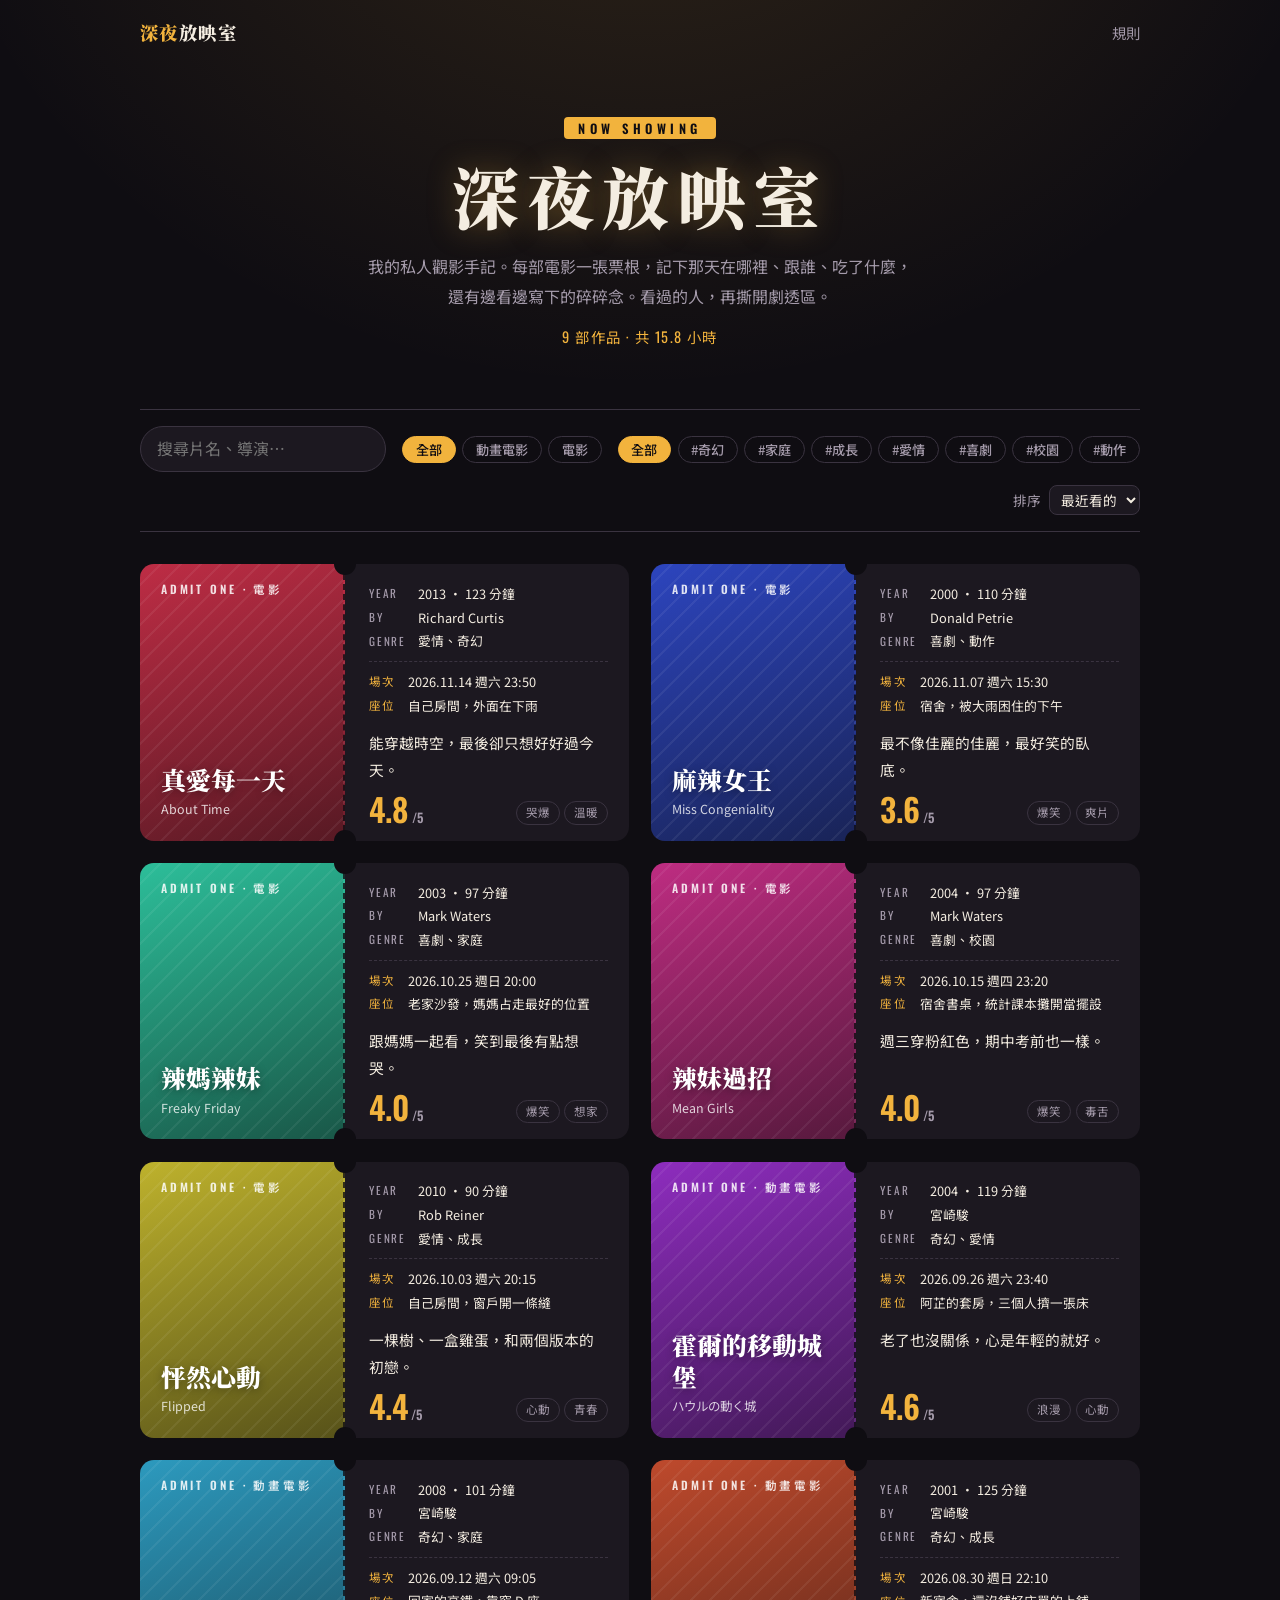
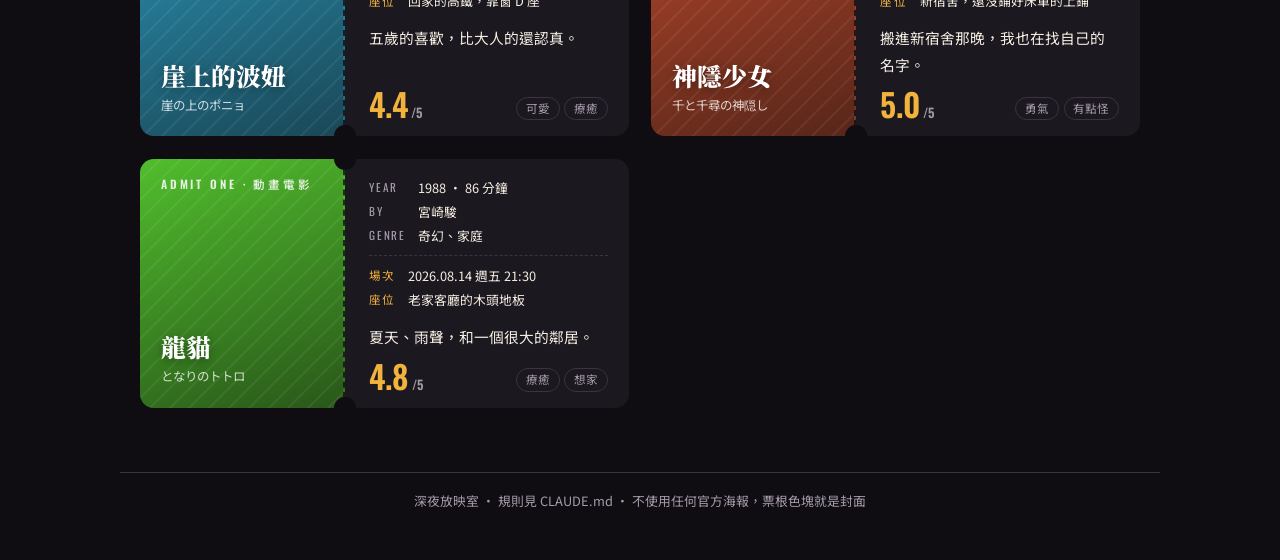
==== index.html @ 12736722 "Add files via upload" ====
<!DOCTYPE html>
<html lang="zh-Hant-TW">
<head>
  <meta charset="utf-8">
  <meta name="viewport" content="width=device-width, initial-scale=1">
  <title>深夜放映室｜一個人的觀後感資料庫</title>
  <meta name="description" content="我的私人觀影手記：每部電影一張票根，記下那天在哪裡、跟誰、吃什麼、邊看邊想到什麼。">
  <link rel="stylesheet" href="assets/style.css">
</head>
<body class="page-home">
  <header class="marquee">
    <a class="logo" href="index.html"><span>深夜</span>放映室</a>
    <nav><a href="CLAUDE.md">規則</a></nav>
  </header>

  <main class="wrap">
    <section class="hero">
      <p class="now-showing">NOW SHOWING</p>
      <h1>深夜放映室</h1>
      <p class="lead">我的私人觀影手記。每部電影一張票根，記下那天在哪裡、跟誰、吃了什麼，還有邊看邊寫下的碎碎念。看過的人，再撕開劇透區。</p>
      <p class="stats" data-stats></p>
    </section>

    <section class="controls" aria-label="篩選與排序">
      <input type="search" placeholder="搜尋片名、導演…" data-search aria-label="搜尋">
      <div class="chips" data-type-chips></div>
      <div class="chips" data-genre-chips></div>
      <label class="sort">排序
        <select data-sort>
          <option value="date">最近看的</option>
          <option value="score">評分最高</option>
          <option value="year">上映年份</option>
        </select>
      </label>
      <p class="active-filter" data-active-filter hidden></p>
    </section>

    <section class="ticket-grid" data-grid aria-live="polite"></section>
  </main>

  <footer class="credits">深夜放映室 · 規則見 CLAUDE.md · 不使用任何官方海報，票根色塊就是封面</footer>
  <script src="assets/app.js"></script>
</body>
</html>
---- assets/style.css ----
/* 深夜放映室 — 全站唯一樣式（規則見 CLAUDE.md 第 4 節） */
@import url("https://fonts.googleapis.com/css2?family=Noto+Sans+TC:wght@400;500;700&family=Noto+Serif+TC:wght@700;900&family=Oswald:wght@400;600&family=LXGW+WenKai+TC:wght@400;700&display=swap");

:root {
  --night: #0f0d12;
  --seat: #1c1820;
  --seat-2: #26212b;
  --screen: #f4ede1;
  --dim: #a59bab;
  --amber: #f2b33d;
  --red: #e0533f;
  --line: #3a3340;
  --paper: #f6efdc;
  --ink: #2b2a35;
  --rule: #d9cfb4;
  --radius: 14px;
  --serif: "Noto Serif TC", serif;
  --sans: "Noto Sans TC", "PingFang TC", "Microsoft JhengHei", sans-serif;
  --num: "Oswald", "Noto Sans TC", sans-serif;
  --hand: "LXGW WenKai TC", "Kaiti TC", "DFKai-SB", cursive;
}

* { box-sizing: border-box; }
body {
  margin: 0; color: var(--screen); background: var(--night);
  font: 16px/1.85 var(--sans);
  background-image: radial-gradient(ellipse 80% 40% at 50% -10%, rgba(242, 179, 61, .14), transparent 70%);
  background-repeat: no-repeat;
}
a { color: inherit; }
h1, h2, h3 { font-family: var(--serif); line-height: 1.3; margin: 0; }
.wrap { max-width: 1040px; margin: 0 auto; padding: 0 1.25rem 4rem; }

/* ===== 頂部跑馬燈 ===== */
.marquee {
  display: flex; justify-content: space-between; align-items: center;
  max-width: 1040px; margin: 0 auto; padding: 1.1rem 1.25rem;
}
.logo { font: 900 1.15rem var(--serif); text-decoration: none; letter-spacing: .08em; }
.logo span { color: var(--amber); }
.marquee nav a { color: var(--dim); text-decoration: none; font-size: .9rem; margin-left: 1.2rem; }
.marquee nav a:hover { color: var(--amber); }

/* ===== 首頁 ===== */
.hero { padding: 3rem 0 2rem; text-align: center; }
.now-showing {
  display: inline-block; margin: 0 0 .8rem; padding: .1rem .9rem;
  font: 600 .8rem var(--num); letter-spacing: .35em; color: var(--night);
  background: var(--amber); border-radius: 4px;
}
.hero h1 { font-size: clamp(2.4rem, 8vw, 4.2rem); font-weight: 900; letter-spacing: .12em; text-shadow: 0 0 30px rgba(242, 179, 61, .35); }
.lead { color: var(--dim); max-width: 34rem; margin: .8rem auto; }
.stats { font: 400 .9rem var(--num); letter-spacing: .1em; color: var(--amber); }

.controls { display: flex; flex-wrap: wrap; gap: .8rem 1rem; align-items: center; margin: 1rem 0 2rem; padding: 1rem 0; border-top: 1px solid var(--line); border-bottom: 1px solid var(--line); }
.controls input[type="search"] {
  flex: 1 1 220px; font: inherit; color: var(--screen); background: var(--seat);
  border: 1px solid var(--line); border-radius: 999px; padding: .45rem 1rem;
}
.controls input:focus, .controls select:focus, .chips button:focus-visible { outline: 2px solid var(--amber); outline-offset: 2px; }
.chips { display: flex; flex-wrap: wrap; gap: .4rem; }
.chips button {
  font: 500 .82rem var(--sans); color: var(--dim); background: transparent;
  border: 1px solid var(--line); border-radius: 999px; padding: .2rem .8rem; cursor: pointer;
}
.chips button:hover { color: var(--screen); border-color: var(--dim); }
.chips button[aria-pressed="true"] { color: var(--night); background: var(--amber); border-color: var(--amber); }
.sort { font-size: .85rem; color: var(--dim); margin-left: auto; }
.sort select { font: inherit; color: var(--screen); background: var(--seat); border: 1px solid var(--line); border-radius: 8px; padding: .2rem .4rem; margin-left: .3rem; }
.active-filter { flex-basis: 100%; margin: 0; font-size: .88rem; color: var(--amber); }
.active-filter a { color: var(--dim); margin-left: .6rem; }

.ticket-grid { display: grid; grid-template-columns: repeat(2, 1fr); gap: 1.4rem; }
.empty { grid-column: 1 / -1; text-align: center; color: var(--dim); padding: 3rem 0; }

/* ===== 票根（首頁卡片與作品頁頭共用） ===== */
.ticket {
  --h: 30;
  --tone: hsl(var(--h) 62% 46%);
  --tone-deep: hsl(var(--h) 55% 22%);
  position: relative; display: grid; grid-template-columns: 42% 1fr;
  min-height: 210px; text-decoration: none; border-radius: var(--radius);
  background: var(--seat); overflow: hidden;
  transition: transform .18s ease, box-shadow .18s ease;
}
a.ticket:hover { transform: translateY(-4px) rotate(-.4deg); box-shadow: 0 14px 30px rgba(0, 0, 0, .45), 0 0 0 1px var(--tone); }
.ticket::before, .ticket::after { /* 撕線兩端的半圓缺口 */
  content: ""; position: absolute; left: calc(42% - 11px); width: 22px; height: 22px;
  border-radius: 50%; background: var(--night); z-index: 2;
}
.ticket::before { top: -11px; }
.ticket::after { bottom: -11px; }
.stub {
  position: relative; display: flex; flex-direction: column; justify-content: flex-end;
  padding: 1.2rem 1.3rem; color: #fff;
  background:
    repeating-linear-gradient(135deg, rgba(255, 255, 255, .06) 0 2px, transparent 2px 14px),
    linear-gradient(160deg, var(--tone), var(--tone-deep));
  border-right: 2px dashed rgba(15, 13, 18, .8);
}
.stub .kind { position: absolute; top: 1rem; left: 1.3rem; font: 600 .72rem var(--num); letter-spacing: .25em; opacity: .85; }
.stub h2 { font-size: 1.55rem; font-weight: 900; text-shadow: 0 2px 10px rgba(0, 0, 0, .35); }
.stub .orig { font-size: .78rem; opacity: .8; margin-top: .2rem; }
.info { display: flex; flex-direction: column; padding: 1.1rem 1.3rem 1rem 1.5rem; }
.meta { display: grid; grid-template-columns: auto 1fr; gap: 0 .8rem; margin: 0; font-size: .8rem; }
.meta dt { font: 400 .7rem var(--num); letter-spacing: .15em; color: var(--dim); padding-top: .2rem; }
.meta dd { margin: 0; }
.meta.scene { margin-top: .5rem; padding-top: .5rem; border-top: 1px dashed var(--line); }
.meta.scene dt { color: var(--amber); font-family: var(--sans); font-size: .72rem; letter-spacing: .1em; }
.pitch { margin: .7rem 0 0; font-size: .92rem; color: var(--screen); flex: 1; }
.ticket-foot { display: flex; align-items: flex-end; justify-content: space-between; gap: .5rem; margin-top: .6rem; }
.score-badge { font: 600 2rem/1 var(--num); color: var(--amber); }
.score-badge small { font-size: .8rem; color: var(--dim); margin-left: .15rem; }
.moods { display: flex; flex-wrap: wrap; gap: .3rem; justify-content: flex-end; }
.moods span { font-size: .72rem; color: var(--dim); border: 1px solid var(--line); border-radius: 999px; padding: 0 .55rem; }
.draft-flag { position: absolute; top: .8rem; right: .9rem; font: 600 .7rem var(--num); letter-spacing: .15em; color: var(--night); background: var(--red); padding: 0 .5rem; border-radius: 3px; }

/* ===== 作品頁 ===== */
.page-work .ticket { min-height: 300px; margin: 1.5rem 0 1.8rem; grid-template-columns: 45% 1fr; }
.page-work .ticket::before, .page-work .ticket::after { left: calc(45% - 11px); }
.page-work .stub { padding: 1.8rem 2rem; }
.page-work .stub h2 { font-size: clamp(2rem, 5vw, 3rem); }
.page-work .stub .orig { font-size: .95rem; }
.page-work .info { padding: 1.6rem 2rem 1.4rem 2.2rem; }
.page-work .meta { font-size: .95rem; gap: .15rem 1rem; }
.page-work .pitch { font: 700 1.25rem/1.6 var(--serif); margin-top: 1rem; }
.page-work .score-badge { font-size: 3rem; }
.meta a { color: var(--amber); text-decoration: none; }
.meta a:hover { text-decoration: underline; }

.work-grid { display: grid; grid-template-columns: 1fr 1fr; gap: 1.2rem; margin-bottom: 1.2rem; }
.panel { background: var(--seat); border-radius: var(--radius); padding: 1.4rem 1.6rem; margin-bottom: 1.2rem; }
.work-grid .panel { margin-bottom: 0; }
.panel h3, .sec-title {
  font: 600 .78rem var(--num); letter-spacing: .3em; color: var(--amber); margin: 0 0 .8rem; text-transform: uppercase;
}
.panel ul { margin: 0; padding-left: 1.1rem; }
.panel li { margin: .25rem 0; }
.fit > div + div { margin-top: 1.2rem; padding-top: 1.1rem; border-top: 1px dashed var(--line); }
.fit [data-sec="不適合誰看"] h3 { color: var(--red); }

.bar-row { display: grid; grid-template-columns: 5.5rem 1fr 1.6rem; align-items: center; gap: .7rem; margin: .45rem 0; font-size: .9rem; }
.bar { height: 10px; border-radius: 999px; background: var(--seat-2); overflow: hidden; }
.bar i { display: block; height: 100%; border-radius: inherit; background: linear-gradient(90deg, var(--amber), #ffd98a); }
.bar-row b { font: 600 .95rem var(--num); text-align: right; }

.prose p { margin: 0 0 1em; }
.prose p:last-child { margin-bottom: 0; }

.memories .sec-title { margin-left: .2rem; }
.memories ul { list-style: none; padding: 0; margin: 0 0 1.2rem; display: grid; grid-template-columns: repeat(3, 1fr); gap: 1rem; counter-reset: m; }
.memories li {
  counter-increment: m; position: relative; background: var(--seat); border-radius: var(--radius);
  padding: 2.4rem 1.2rem 1.2rem; font-size: .93rem; border-top: 3px solid var(--amber);
}
.memories li::before { content: "0" counter(m); position: absolute; top: .7rem; left: 1.2rem; font: 600 1.1rem var(--num); color: var(--amber); }

.spoiler { margin-bottom: 1.2rem; border: 2px dashed var(--red); border-radius: var(--radius); background: rgba(224, 83, 63, .06); }
.spoiler summary {
  cursor: pointer; list-style: none; padding: 1rem 1.4rem; font-weight: 700; color: var(--red);
  display: flex; justify-content: space-between; align-items: center; gap: 1rem;
}
.spoiler summary::-webkit-details-marker { display: none; }
.spoiler summary::after { content: "撕開 ▾"; font: 600 .8rem var(--num); letter-spacing: .15em; }
.spoiler[open] summary::after { content: "收起 ▴"; }
.spoiler .spoiler-body { padding: 0 1.4rem 1.2rem; }
.spoiler .spoiler-body p { margin: 0 0 1em; }

.related a { color: var(--amber); font-weight: 700; text-decoration: none; }
.related a:hover { text-decoration: underline; }
.broken-link { color: var(--dim); text-decoration: line-through; }
.back { margin-top: 2rem; }
.back a { color: var(--dim); text-decoration: none; }
.back a:hover { color: var(--amber); }
.notice { text-align: center; color: var(--dim); padding: 4rem 0; }

.credits { text-align: center; color: var(--dim); font-size: .8rem; padding: 1rem 1rem 3rem; border-top: 1px solid var(--line); max-width: 1040px; margin: 0 auto; }


/* 手記：那天晚上 */
.prose .diary { font-family: var(--hand); font-size: 1.12rem; line-height: 2; }
.prose .diary p { margin: 0 0 1em; }
.prose .diary del { color: var(--dim); }

/* 手記：邊看邊記（便條紙） */
.notepad {
  position: relative; margin: 0 0 1.6rem; padding: 1.6rem 1.6rem 1.2rem 3.4rem;
  color: var(--ink); font-family: var(--hand); font-size: 1.05rem;
  background:
    linear-gradient(90deg, transparent 2.6rem, rgba(224, 83, 63, .45) 2.6rem, rgba(224, 83, 63, .45) calc(2.6rem + 2px), transparent calc(2.6rem + 2px)),
    repeating-linear-gradient(var(--paper) 0 calc(2.1rem - 1px), var(--rule) calc(2.1rem - 1px) 2.1rem);
  background-position: 0 0, 0 1.25rem;
  border-radius: 4px; transform: rotate(-.4deg);
  box-shadow: 0 10px 24px rgba(0, 0, 0, .4);
}
.notepad::before { /* 紙膠帶 */
  content: ""; position: absolute; top: -12px; left: 50%; width: 110px; height: 24px; transform: translateX(-50%) rotate(2deg);
  background: rgba(242, 179, 61, .75); border-radius: 2px;
}
.notepad h3 { font: 700 .78rem var(--num); letter-spacing: .3em; color: var(--red); margin: 0 0 .3rem; }
.notepad ul { list-style: none; margin: 0; padding: 0; }
.notepad li { line-height: 2.1rem; }
.notepad li code, .spoiler-body li code {
  font: 600 .8rem var(--num); color: var(--paper); background: var(--ink);
  padding: .05rem .4rem; border-radius: 3px; margin-right: .5rem; letter-spacing: .05em;
}
.spoiler-body ul { padding-left: 1.1rem; }
.spoiler-body li code { color: var(--night); background: var(--red); }

/* ===== 響應式 ===== */
@media (max-width: 760px) {
  .ticket-grid, .work-grid { grid-template-columns: 1fr; }
  .memories ul { grid-template-columns: 1fr; }
  .sort { margin-left: 0; }
}
@media (max-width: 480px) {
  .ticket, .page-work .ticket { grid-template-columns: 1fr; }
  .ticket::before, .ticket::after, .page-work .ticket::before, .page-work .ticket::after { display: none; }
  .stub { min-height: 130px; border-right: 0; border-bottom: 2px dashed rgba(15, 13, 18, .8); }
  .page-work .stub, .page-work .info { padding: 1.3rem 1.3rem; }
  .bar-row { grid-template-columns: 4.6rem 1fr 1.4rem; }
  .notepad { padding-left: 2.6rem; transform: none; }
  .notepad { background-position: -.9rem 0, 0 1.25rem; }
}
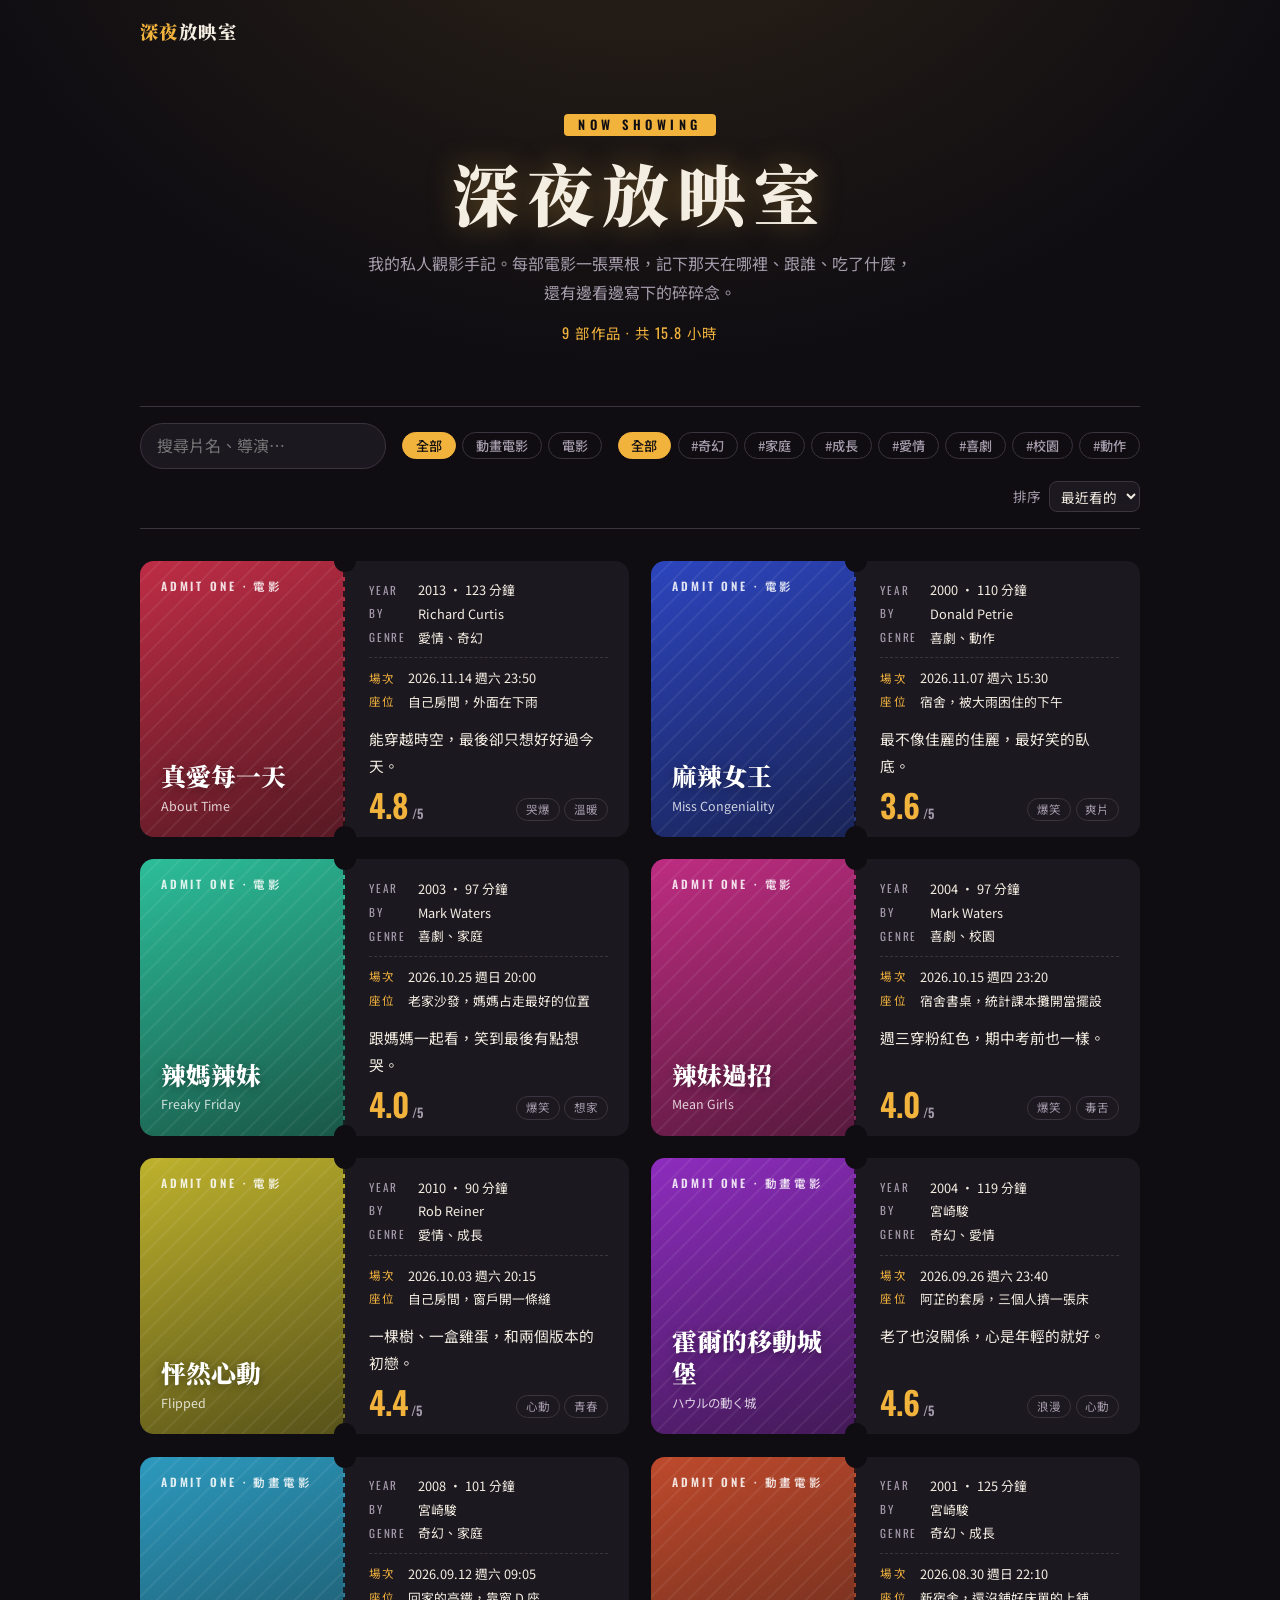
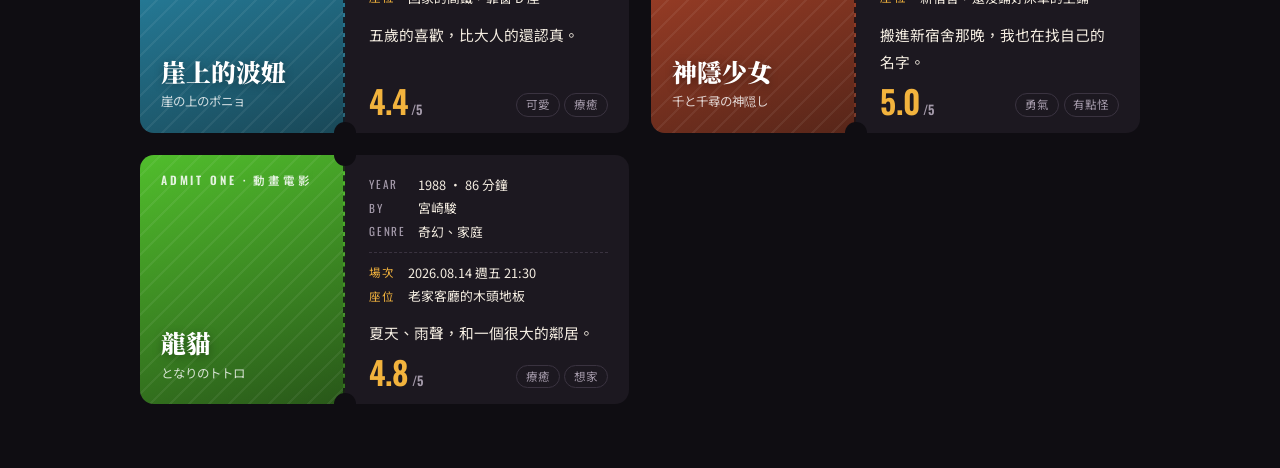
==== commit 3f5c3fbe: "edit: 更新手記內容" ====
--- a/index.html
+++ b/index.html
@@ -10,14 +10,13 @@
 <body class="page-home">
   <header class="marquee">
     <a class="logo" href="index.html"><span>深夜</span>放映室</a>
-    <nav><a href="CLAUDE.md">規則</a></nav>
   </header>
 
   <main class="wrap">
     <section class="hero">
       <p class="now-showing">NOW SHOWING</p>
       <h1>深夜放映室</h1>
-      <p class="lead">我的私人觀影手記。每部電影一張票根，記下那天在哪裡、跟誰、吃了什麼，還有邊看邊寫下的碎碎念。看過的人，再撕開劇透區。</p>
+      <p class="lead">我的私人觀影手記。每部電影一張票根，記下那天在哪裡、跟誰、吃了什麼，還有邊看邊寫下的碎碎念。</p>
       <p class="stats" data-stats></p>
     </section>
 
@@ -38,7 +37,6 @@
     <section class="ticket-grid" data-grid aria-live="polite"></section>
   </main>
 
-  <footer class="credits">深夜放映室 · 規則見 CLAUDE.md · 不使用任何官方海報，票根色塊就是封面</footer>
   <script src="assets/app.js"></script>
 </body>
 </html>
